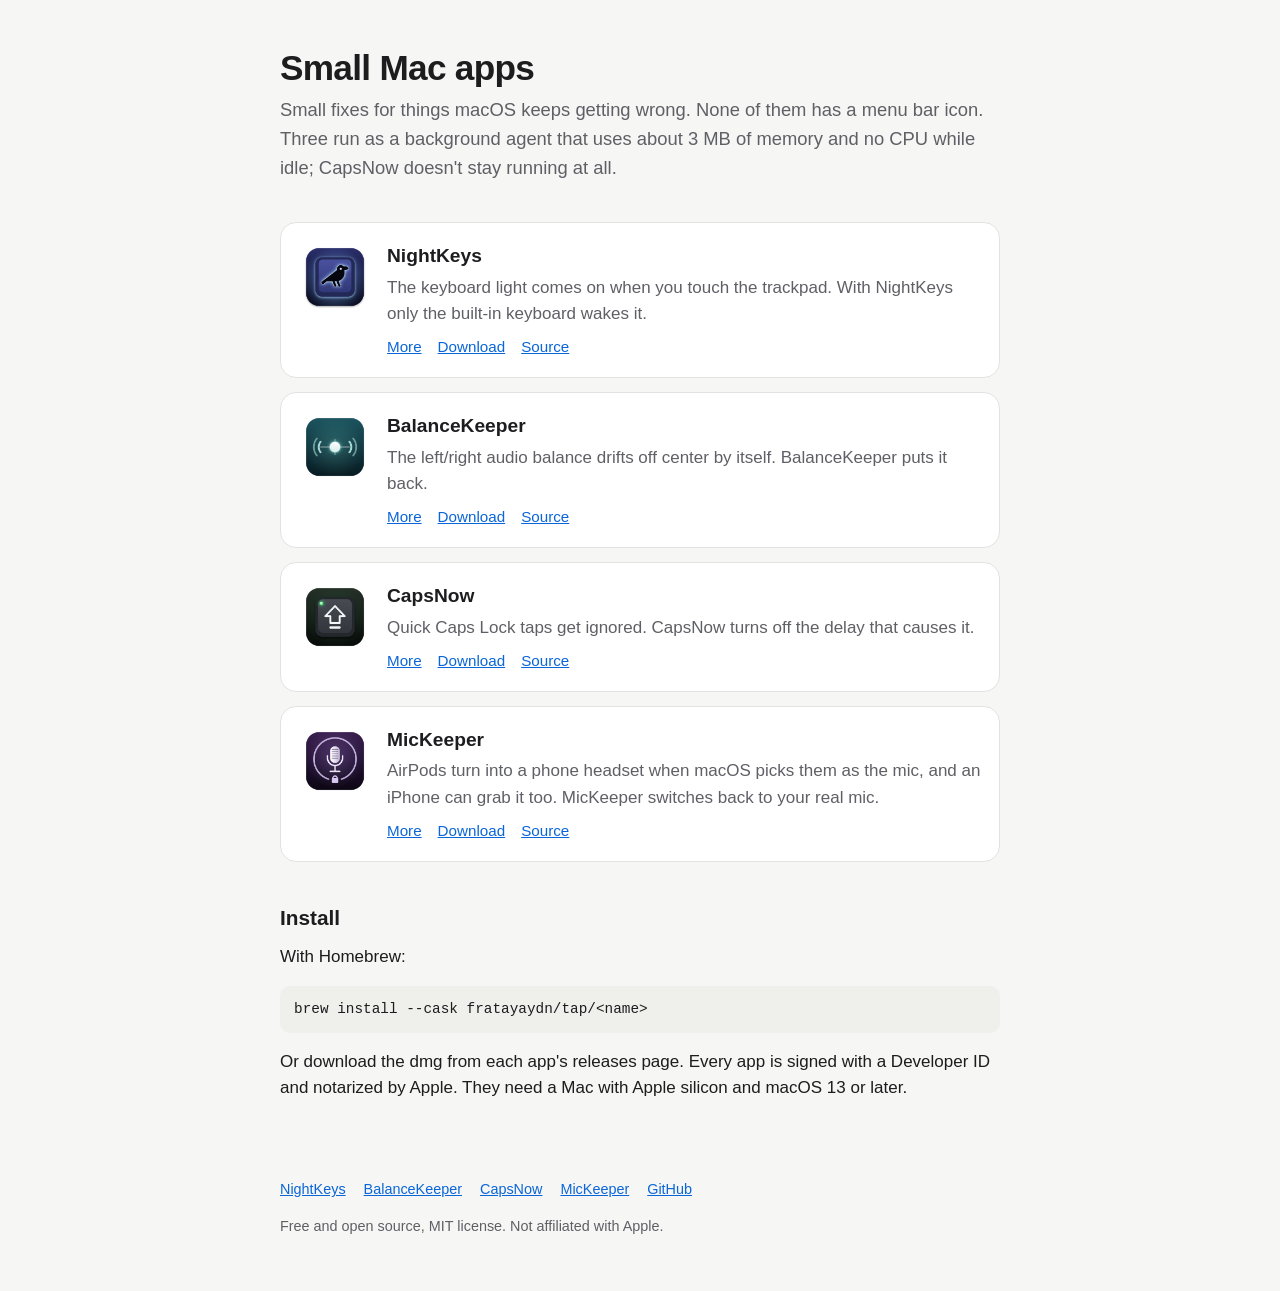
==== index.html @ ea0573f3 "Add site for the Mac apps" ====
<!doctype html>
<html lang="en">
<head>
<meta charset="utf-8">
<meta name="viewport" content="width=device-width, initial-scale=1">
<title>Small Mac apps by fratayaydn</title>
<meta name="description" content="Free, open source macOS utilities: NightKeys, BalanceKeeper, CapsNow and MicKeeper. Small fixes for keyboard light, audio balance, Caps Lock delay and AirPods microphone.">
<link rel="canonical" href="https://fratayaydn.github.io/">
<link rel="icon" href="/assets/nightkeys-icon-64.png">
<meta property="og:type" content="website">
<meta property="og:title" content="Small Mac apps by fratayaydn">
<meta property="og:description" content="Free, open source macOS utilities: NightKeys, BalanceKeeper, CapsNow and MicKeeper. Small fixes for keyboard light, audio balance, Caps Lock delay and AirPods microphone.">
<meta property="og:url" content="https://fratayaydn.github.io/">
<meta property="og:image" content="https://fratayaydn.github.io/assets/nightkeys-icon-64.png">
<meta name="twitter:card" content="summary">
<link rel="stylesheet" href="/assets/style.css">
</head>
<body>
<main>
<section class="intro">
<h1>Small Mac apps</h1>
<p class="lead">Small fixes for things macOS keeps getting wrong. None of them has a menu bar icon. Three run as a background agent that uses about 3 MB of memory and no CPU while idle; CapsNow doesn't stay running at all.</p>
</section>
<ul class="apps">
<li class="app">
<img src="/assets/nightkeys-icon.png" alt="" width="72" height="72">
<div>
<h2><a href="/nightkeys/">NightKeys</a></h2>
<p>The keyboard light comes on when you touch the trackpad. With NightKeys only the built-in keyboard wakes it.</p>
<div class="links"><a href="/nightkeys/">More</a><a href="https://github.com/fratayaydn/nightkeys/releases/latest">Download</a><a href="https://github.com/fratayaydn/nightkeys">Source</a></div>
</div>
</li>
<li class="app">
<img src="/assets/balancekeeper-icon.png" alt="" width="72" height="72">
<div>
<h2><a href="/balancekeeper/">BalanceKeeper</a></h2>
<p>The left/right audio balance drifts off center by itself. BalanceKeeper puts it back.</p>
<div class="links"><a href="/balancekeeper/">More</a><a href="https://github.com/fratayaydn/balancekeeper/releases/latest">Download</a><a href="https://github.com/fratayaydn/balancekeeper">Source</a></div>
</div>
</li>
<li class="app">
<img src="/assets/capsnow-icon.png" alt="" width="72" height="72">
<div>
<h2><a href="/capsnow/">CapsNow</a></h2>
<p>Quick Caps Lock taps get ignored. CapsNow turns off the delay that causes it.</p>
<div class="links"><a href="/capsnow/">More</a><a href="https://github.com/fratayaydn/capsnow/releases/latest">Download</a><a href="https://github.com/fratayaydn/capsnow">Source</a></div>
</div>
</li>
<li class="app">
<img src="/assets/mickeeper-icon.png" alt="" width="72" height="72">
<div>
<h2><a href="/mickeeper/">MicKeeper</a></h2>
<p>AirPods turn into a phone headset when macOS picks them as the mic, and an iPhone can grab it too. MicKeeper switches back to your real mic.</p>
<div class="links"><a href="/mickeeper/">More</a><a href="https://github.com/fratayaydn/mickeeper/releases/latest">Download</a><a href="https://github.com/fratayaydn/mickeeper">Source</a></div>
</div>
</li>
</ul>
<h2>Install</h2>
<p>With Homebrew:</p>
<pre><code>brew install --cask fratayaydn/tap/&lt;name&gt;</code></pre>
<p>Or download the dmg from each app's releases page. Every app is signed with a Developer ID and notarized by Apple. They need a Mac with Apple silicon and macOS 13 or later.</p>
</main>
<footer class="site">
<ul><li><a href="/nightkeys/">NightKeys</a></li><li><a href="/balancekeeper/">BalanceKeeper</a></li><li><a href="/capsnow/">CapsNow</a></li><li><a href="/mickeeper/">MicKeeper</a></li><li><a href="https://github.com/fratayaydn">GitHub</a></li></ul>
<p>Free and open source, MIT license. Not affiliated with Apple.</p>
</footer>
</body>
</html>
---- assets/style.css ----
:root {
  --bg: #f6f6f4;
  --card: #ffffff;
  --text: #1d1d1f;
  --muted: #5f5f66;
  --line: #e2e2e0;
  --accent: #0a66d8;
  --code-bg: #efefec;
  color-scheme: light dark;
}
@media (prefers-color-scheme: dark) {
  :root {
    --bg: #161618;
    --card: #1f1f22;
    --text: #ececef;
    --muted: #a0a0a8;
    --line: #313136;
    --accent: #5aa2ff;
    --code-bg: #2a2a2e;
  }
}
* { box-sizing: border-box; }
html { -webkit-text-size-adjust: 100%; }
body {
  margin: 0;
  background: var(--bg);
  color: var(--text);
  font: 17px/1.55 -apple-system, BlinkMacSystemFont, "SF Pro Text", "Helvetica Neue", Arial, sans-serif;
}
main, header.site, footer.site { max-width: 760px; margin: 0 auto; padding: 0 20px; }
header.site { padding-top: 28px; }
header.site a { color: var(--muted); text-decoration: none; font-weight: 600; }
header.site a:hover { color: var(--text); }
a { color: var(--accent); }
h1 { font-size: 2.2rem; line-height: 1.15; margin: 0 0 8px; letter-spacing: -0.02em; }
h2 { font-size: 1.3rem; margin: 40px 0 10px; }
p { margin: 0 0 14px; }
.lead { font-size: 1.15rem; color: var(--muted); margin-bottom: 28px; }
.intro { padding: 48px 0 12px; }
.apps { list-style: none; padding: 0; margin: 0; display: grid; gap: 14px; }
.app {
  display: grid; grid-template-columns: 72px 1fr; gap: 16px; align-items: start;
  background: var(--card); border: 1px solid var(--line); border-radius: 16px; padding: 18px;
}
.app img { width: 72px; height: 72px; }
.app h2 { margin: 0 0 4px; font-size: 1.2rem; }
.app h2 a { color: var(--text); text-decoration: none; }
.app h2 a:hover { text-decoration: underline; }
.app p { color: var(--muted); margin: 0 0 8px; }
.links { display: flex; flex-wrap: wrap; gap: 6px 16px; font-size: 0.95rem; }
.hero { display: flex; gap: 20px; align-items: center; padding: 40px 0 8px; }
.hero img { width: 112px; height: 112px; flex: none; }
.hero p { color: var(--muted); font-size: 1.15rem; margin: 0; }
.shot { display: block; margin: 28px auto 8px; width: 100%; max-width: 572px; height: auto; }
ul.features { padding-left: 1.2em; }
ul.features li { margin-bottom: 6px; }
pre, code { font: 0.92em/1.5 ui-monospace, "SF Mono", Menlo, monospace; }
pre { background: var(--code-bg); border-radius: 10px; padding: 12px 14px; white-space: pre-wrap; word-break: break-word; }
code { background: var(--code-bg); border-radius: 5px; padding: 1px 5px; }
pre code { background: none; padding: 0; }
.button {
  display: inline-block; background: var(--accent); color: #fff; text-decoration: none;
  font-weight: 600; padding: 9px 16px; border-radius: 10px; margin: 4px 10px 4px 0;
}
.button.secondary { background: var(--code-bg); color: var(--text); }
.note { color: var(--muted); font-size: 0.95rem; }
footer.site { color: var(--muted); font-size: 0.9rem; padding-top: 48px; padding-bottom: 40px; }
footer.site ul { list-style: none; padding: 0; display: flex; flex-wrap: wrap; gap: 6px 18px; }
@media (max-width: 520px) {
  h1 { font-size: 1.8rem; }
  .hero { flex-direction: column; align-items: flex-start; }
  .hero img { width: 88px; height: 88px; }
  .app { grid-template-columns: 56px 1fr; }
  .app img { width: 56px; height: 56px; }
}
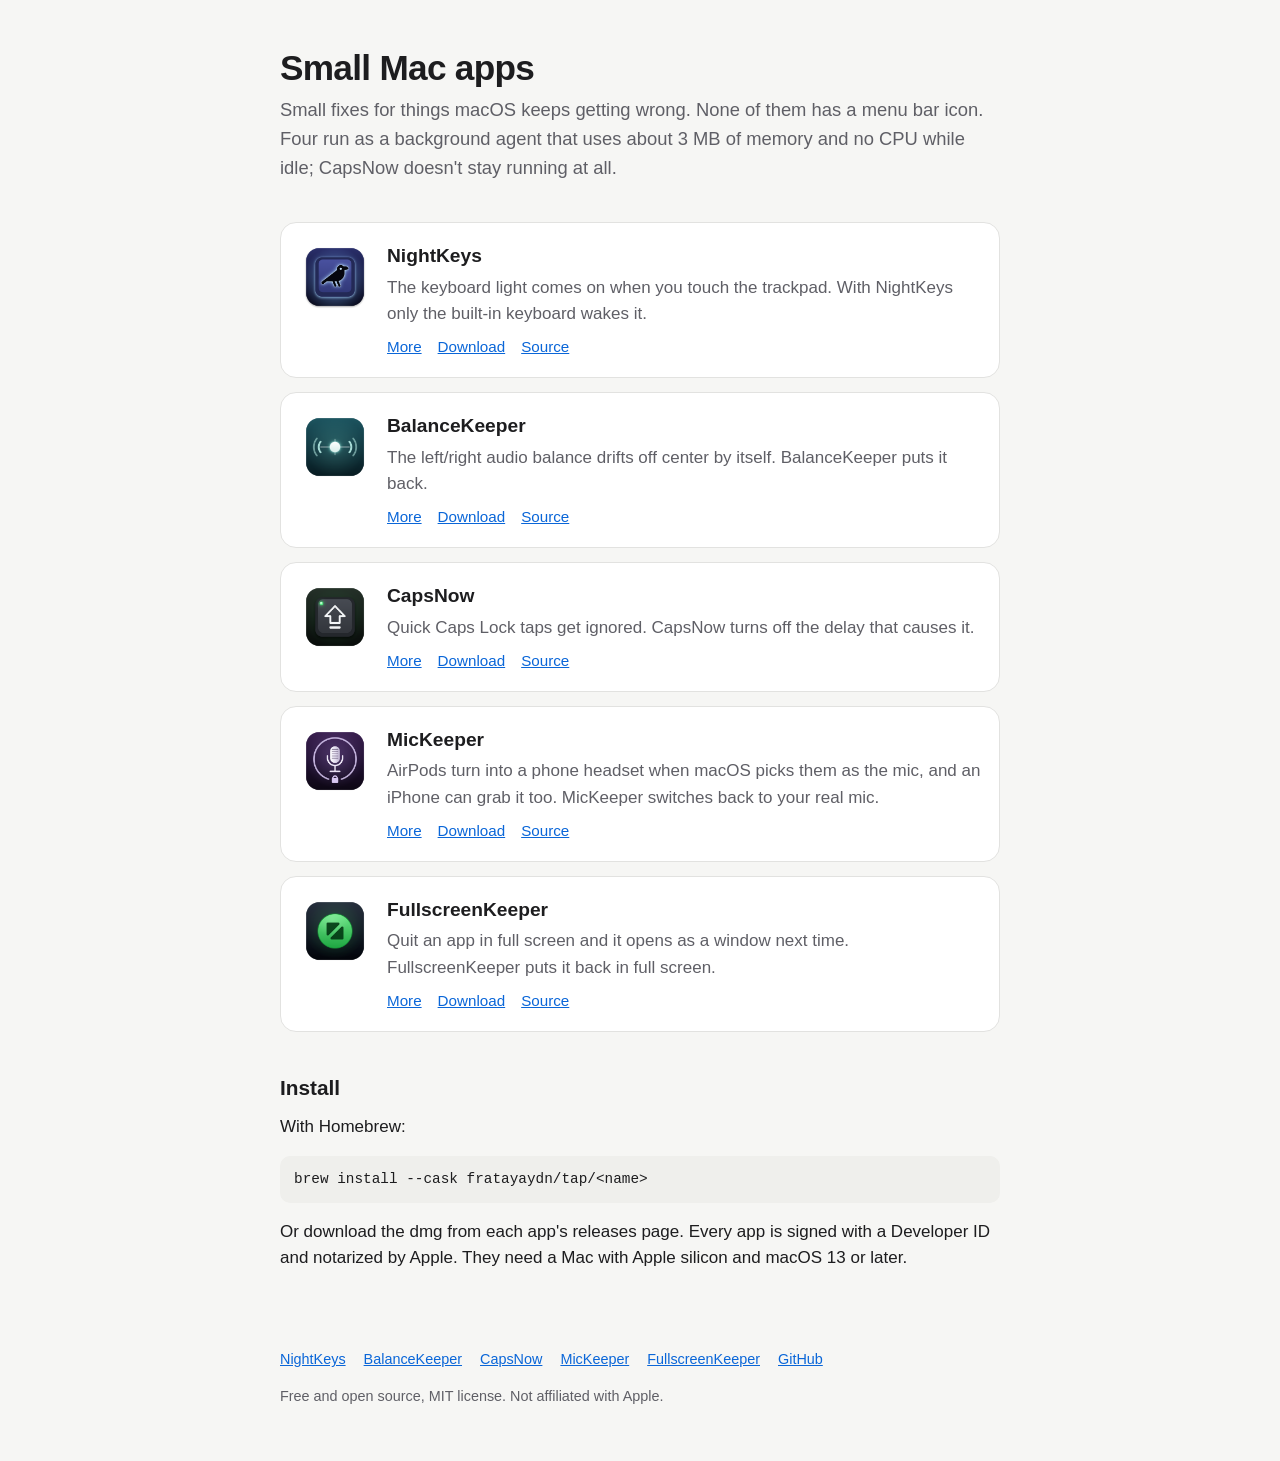
==== commit 5c191fda: "Add FullscreenKeeper" ====
--- a/index.html
+++ b/index.html
@@ -11,15 +11,58 @@
 <meta property="og:title" content="Small Mac apps by fratayaydn">
 <meta property="og:description" content="Free, open source macOS utilities: NightKeys, BalanceKeeper, CapsNow and MicKeeper. Small fixes for keyboard light, audio balance, Caps Lock delay and AirPods microphone.">
 <meta property="og:url" content="https://fratayaydn.github.io/">
-<meta property="og:image" content="https://fratayaydn.github.io/assets/nightkeys-icon-64.png">
-<meta name="twitter:card" content="summary">
+<meta property="og:image" content="https://fratayaydn.github.io/assets/site-card.png">
+<meta name="twitter:card" content="summary_large_image">
 <link rel="stylesheet" href="/assets/style.css">
+<script type="application/ld+json">
+{
+ "@context": "https://schema.org",
+ "@type": "WebSite",
+ "name": "Small Mac apps",
+ "url": "https://fratayaydn.github.io/",
+ "author": {
+  "@type": "Person",
+  "name": "Fırat Ayaydın",
+  "url": "https://github.com/fratayaydn"
+ },
+ "hasPart": [
+  {
+   "@type": "SoftwareApplication",
+   "name": "NightKeys",
+   "url": "https://fratayaydn.github.io/nightkeys/",
+   "operatingSystem": "macOS",
+   "applicationCategory": "UtilitiesApplication"
+  },
+  {
+   "@type": "SoftwareApplication",
+   "name": "BalanceKeeper",
+   "url": "https://fratayaydn.github.io/balancekeeper/",
+   "operatingSystem": "macOS",
+   "applicationCategory": "UtilitiesApplication"
+  },
+  {
+   "@type": "SoftwareApplication",
+   "name": "CapsNow",
+   "url": "https://fratayaydn.github.io/capsnow/",
+   "operatingSystem": "macOS",
+   "applicationCategory": "UtilitiesApplication"
+  },
+  {
+   "@type": "SoftwareApplication",
+   "name": "MicKeeper",
+   "url": "https://fratayaydn.github.io/mickeeper/",
+   "operatingSystem": "macOS",
+   "applicationCategory": "UtilitiesApplication"
+  }
+ ]
+}
+</script>
 </head>
 <body>
 <main>
 <section class="intro">
 <h1>Small Mac apps</h1>
-<p class="lead">Small fixes for things macOS keeps getting wrong. None of them has a menu bar icon. Three run as a background agent that uses about 3 MB of memory and no CPU while idle; CapsNow doesn't stay running at all.</p>
+<p class="lead">Small fixes for things macOS keeps getting wrong. None of them has a menu bar icon. Four run as a background agent that uses about 3 MB of memory and no CPU while idle; CapsNow doesn't stay running at all.</p>
 </section>
 <ul class="apps">
 <li class="app">
@@ -54,6 +97,14 @@
 <div class="links"><a href="/mickeeper/">More</a><a href="https://github.com/fratayaydn/mickeeper/releases/latest">Download</a><a href="https://github.com/fratayaydn/mickeeper">Source</a></div>
 </div>
 </li>
+<li class="app">
+<img src="/assets/fullscreenkeeper-icon.png" alt="" width="72" height="72">
+<div>
+<h2><a href="/fullscreenkeeper/">FullscreenKeeper</a></h2>
+<p>Quit an app in full screen and it opens as a window next time. FullscreenKeeper puts it back in full screen.</p>
+<div class="links"><a href="/fullscreenkeeper/">More</a><a href="https://github.com/fratayaydn/fullscreenkeeper/releases/latest">Download</a><a href="https://github.com/fratayaydn/fullscreenkeeper">Source</a></div>
+</div>
+</li>
 </ul>
 <h2>Install</h2>
 <p>With Homebrew:</p>
@@ -61,7 +112,7 @@
 <p>Or download the dmg from each app's releases page. Every app is signed with a Developer ID and notarized by Apple. They need a Mac with Apple silicon and macOS 13 or later.</p>
 </main>
 <footer class="site">
-<ul><li><a href="/nightkeys/">NightKeys</a></li><li><a href="/balancekeeper/">BalanceKeeper</a></li><li><a href="/capsnow/">CapsNow</a></li><li><a href="/mickeeper/">MicKeeper</a></li><li><a href="https://github.com/fratayaydn">GitHub</a></li></ul>
+<ul><li><a href="/nightkeys/">NightKeys</a></li><li><a href="/balancekeeper/">BalanceKeeper</a></li><li><a href="/capsnow/">CapsNow</a></li><li><a href="/mickeeper/">MicKeeper</a></li><li><a href="/fullscreenkeeper/">FullscreenKeeper</a></li><li><a href="https://github.com/fratayaydn">GitHub</a></li></ul>
 <p>Free and open source, MIT license. Not affiliated with Apple.</p>
 </footer>
 </body>
--- a/assets/style.css
+++ b/assets/style.css
@@ -34,6 +34,7 @@
 a { color: var(--accent); }
 h1 { font-size: 2.2rem; line-height: 1.15; margin: 0 0 8px; letter-spacing: -0.02em; }
 h2 { font-size: 1.3rem; margin: 40px 0 10px; }
+h3 { font-size: 1.05rem; margin: 22px 0 6px; }
 p { margin: 0 0 14px; }
 .lead { font-size: 1.15rem; color: var(--muted); margin-bottom: 28px; }
 .intro { padding: 48px 0 12px; }
